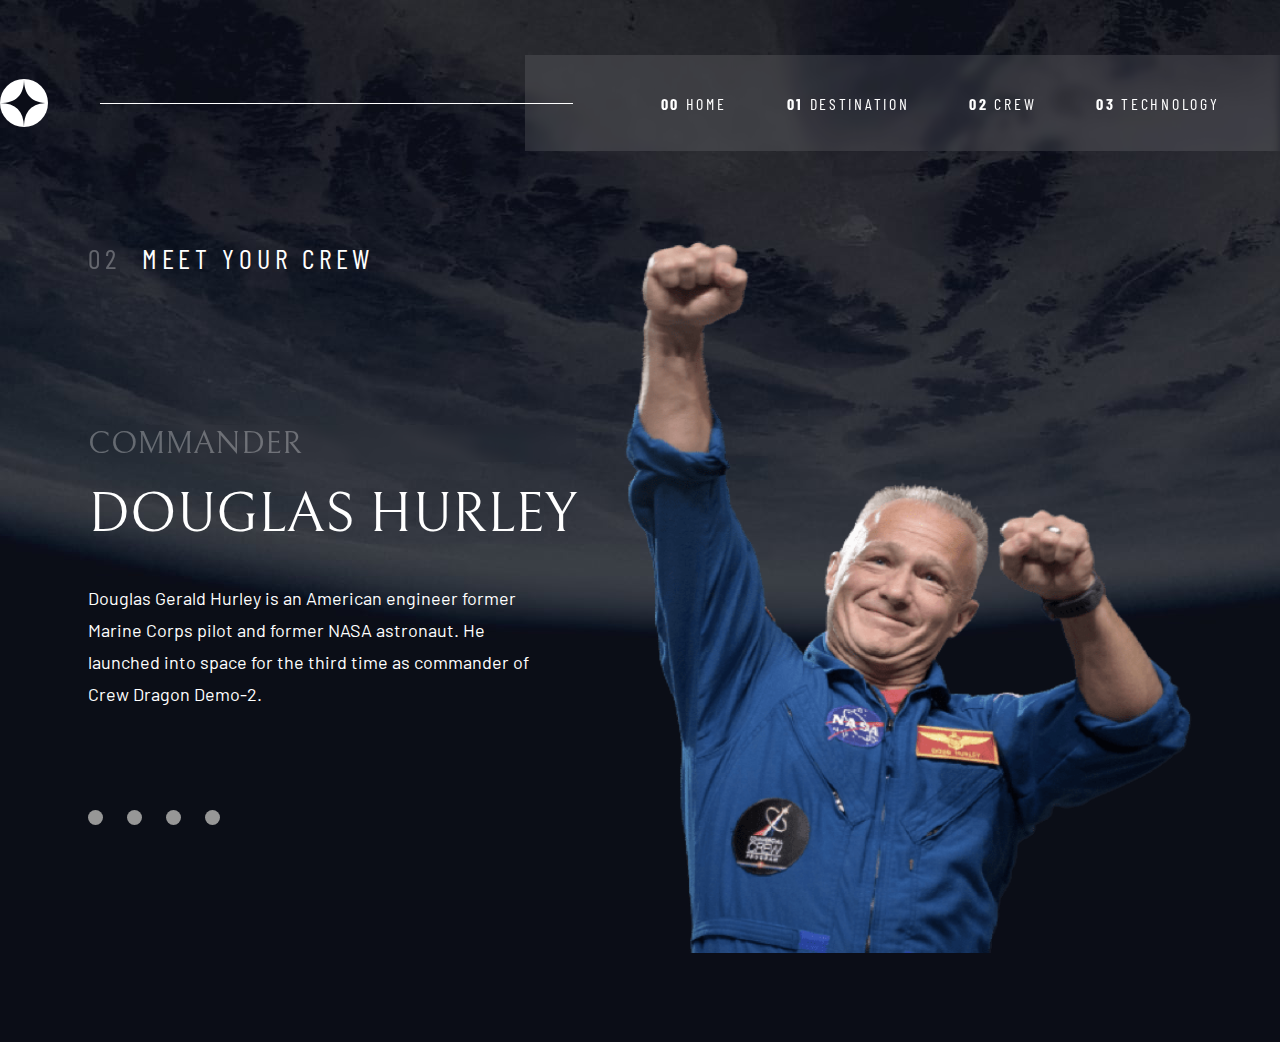
==== crew-commander.html @ 23839ca7 "crew commander" ====
<!DOCTYPE html>
<html lang="en">
<head>
  <meta charset="UTF-8">
  <meta name="viewport" content="width=device-width, initial-scale=1.0">

  <link rel="icon" type="image/png" sizes="32x32" href="./assets/favicon-32x32.png">
  
  <title>Frontend Mentor | Space tourism website</title>
  <link rel="stylesheet" href="./scss/main.css">
</head>
<body class="crew">

  <header>
    <nav>
      <div class="nav-container">
        <img src="./assets/shared/logo.svg" alt="logo">
        <div class="rectangle"></div>
        <div class="nav-links">
          <div class="nav-text"><b>00</b> HOME</div>
          <div class="nav-text"><b>01</b> DESTINATION</div>
          <div class="nav-text"><b>02</b> CREW</div>
          <div class="nav-text"><b>03</b> TECHNOLOGY</div>
        </div>
      </div>
    </nav>
  </header>

  <main class="main-crew">
    
    <div class="container">
      <div class="info">

        <h5><span>02</span>&nbsp;&nbsp;MEET YOUR CREW</h5>
    
        <h4>COMMANDER</h4>

        <h3>DOUGLAS HURLEY</h3>

        <div class="body-text">
          Douglas Gerald Hurley is an American engineer former Marine Corps pilot and former NASA astronaut. He launched into space for the third time as commander of Crew Dragon Demo-2.
        </div>
        
        <div class="dots-menu">
          <span class="dots"></span>
          <span class="dots"></span>
          <span class="dots"></span>
          <span class="dots"></span>
        </div>
      </div>

      <img src="./assets/crew/image-douglas-hurley.png" alt="commander">
    </div>
  </main>


  
  

  
</body>
</html>
---- scss/main.css ----
@import url("https://fonts.googleapis.com/css2?family=Barlow+Condensed:ital,wght@0,100;0,200;0,300;0,400;0,500;0,600;0,700;0,800;0,900;1,100;1,200;1,300;1,400;1,500;1,600;1,700;1,800;1,900&family=Barlow:ital,wght@0,100;0,200;0,300;0,400;0,500;0,600;0,700;0,800;0,900;1,100;1,200;1,300;1,400;1,500;1,600;1,700;1,800;1,900&family=Bellefair&display=swap");
* {
  box-sizing: border-box;
  margin: 0;
  padding: 0;
}

.main-home {
  width: 100%;
  height: 100%;
  margin-top: 20%;
  display: flex;
  justify-content: space-around;
}
.main-home .container {
  width: 450px;
  height: 382px;
  align-self: flex-end;
}
.main-home .container h1 {
  margin: 20px 0 20px 0;
}
.main-home .container .body-text {
  font-family: "Barlow", sans-serif;
  font-weight: 400;
  font-style: normal;
  font-size: 18px;
  line-height: 32px;
}
.main-home .explore-circle {
  display: flex;
  align-items: center;
  justify-content: center;
  width: 274px;
  height: 274px;
  background-color: #FFFFFF;
  border-radius: 50%;
  align-self: flex-end;
}
.main-home .explore {
  font-family: "Bellefair", serif;
  font-weight: 400;
  font-style: normal;
  font-size: 32px;
  letter-spacing: 2px;
  color: black;
}

.main-moon {
  width: 100%;
  height: 100%;
}
.main-moon h5 {
  margin-top: 7%;
  margin-left: 10%;
}
.main-moon .container {
  width: 90%;
  display: flex;
  margin: 10% auto;
  justify-content: space-around;
}
.main-moon img {
  width: 445px;
  height: 445px;
}
.main-moon .info {
  width: 445px;
  height: 472px;
  display: flex;
  flex-direction: column;
}
.main-moon .menu {
  width: 286px;
  height: 34px;
  display: flex;
  margin: 0 0 30px 0;
}
.main-moon .menu-text {
  font-family: "Barlow Condensed", sans-serif;
  font-weight: 400;
  font-style: normal;
  font-size: 16px;
  letter-spacing: 2.7px;
  margin: 0 30px 0 0;
}
.main-moon .body-text {
  font-family: "Barlow", sans-serif;
  font-weight: 400;
  font-style: normal;
  font-size: 18px;
  line-height: 32px;
  margin: 15px 0 50px 0;
}
.main-moon hr {
  border: 1px solid rgba(255, 255, 255, 0.1);
}
.main-moon .facts {
  display: flex;
  margin: 30px 0 0 0;
}
.main-moon .fact {
  width: 143px;
  height: 61px;
}
.main-moon .one {
  margin: 0 100px 0 0;
}
.main-moon .subheading-1 {
  margin: 15px 0 0 0;
}

.main-crew {
  width: 100%;
  height: 100%;
}
.main-crew .container {
  width: 90%;
  display: flex;
  margin: 7% auto;
  justify-content: space-around;
}
.main-crew .info {
  width: 488px;
  height: 472px;
  display: flex;
  flex-direction: column;
}
.main-crew h5 {
  margin: 0 0 150px 0;
}
.main-crew h5 span {
  color: rgba(255, 255, 255, 0.3);
  -webkit-backdrop-filter: blur(5px);
          backdrop-filter: blur(5px);
}
.main-crew h4 {
  color: rgba(255, 255, 255, 0.3);
  -webkit-backdrop-filter: blur(5px);
          backdrop-filter: blur(5px);
}
.main-crew h3 {
  margin: 20px 0;
}
.main-crew .body-text {
  font-family: "Barlow", sans-serif;
  font-weight: 400;
  font-style: normal;
  font-size: 18px;
  line-height: 32px;
  margin: 15px 0 100px 0;
  width: 444px;
}
.main-crew .dots {
  cursor: pointer;
  width: 15px;
  height: 15px;
  margin: 0 20px 0 0;
  background-color: #979797;
  border-radius: 50%;
  display: inline-block;
  transition: background-color 0.6s ease;
}
.main-crew .dots:hover {
  background-color: #FFFFFF;
}
.main-crew img {
  width: 568px;
  height: 712px;
}

.light {
  background: white;
  color: black;
}

body {
  background: #0B0D17;
  color: #FFFFFF;
}

.body-home {
  background-image: url("../assets/home/background-home-desktop.jpg");
  background-size: cover;
  background-position: center;
  background-attachment: fixed;
}

.destination {
  background-image: url("../assets/destination/background-destination-desktop.jpg");
  background-size: cover;
  background-position: center;
  background-attachment: fixed;
}

.crew {
  background-image: url("../assets/crew/background-crew-desktop.jpg");
  background-size: cover;
  background-position: center;
  background-attachment: fixed;
}

nav {
  display: flex;
  flex-direction: row;
  justify-content: flex-end;
}
nav .nav-container {
  display: flex;
  flex-direction: row;
  align-items: center;
  width: 1385px;
  height: 96px;
  margin-top: 55px;
  position: relative;
}
nav img {
  width: 48px;
  height: 48px;
}
nav .rectangle {
  width: 473px;
  height: 1px;
  background-color: #FFFFFF;
  z-index: 1;
  position: absolute;
  left: 100px;
}
nav .nav-links {
  display: flex;
  flex-direction: row;
  align-items: center;
  width: 830px;
  height: 96px;
  background-color: rgba(255, 255, 255, 0.1);
  -webkit-backdrop-filter: blur(5px);
          backdrop-filter: blur(5px);
  justify-content: center;
  position: absolute;
  left: 525px;
}

h1 {
  font-family: "Bellefair", serif;
  font-weight: 400;
  font-style: normal;
  font-size: 150px;
}

h2 {
  font-family: "Bellefair", serif;
  font-weight: 400;
  font-style: normal;
  font-size: 100px;
}

h3 {
  font-family: "Bellefair", serif;
  font-weight: 400;
  font-style: normal;
  font-size: 56px;
}

h4 {
  font-family: "Bellefair", serif;
  font-weight: 400;
  font-style: normal;
  font-size: 32px;
}

h5 {
  font-family: "Barlow Condensed", sans-serif;
  font-weight: 400;
  font-style: normal;
  font-size: 28px;
  letter-spacing: 4.72px;
}

.subheading-1 {
  font-family: "Bellefair", serif;
  font-weight: 400;
  font-style: normal;
  font-size: 28px;
}

.subheading-2 {
  font-family: "Barlow Condensed", sans-serif;
  font-weight: 400;
  font-style: normal;
  font-size: 14px;
  letter-spacing: 2.35px;
}

.nav-text {
  font-family: "Barlow Condensed", sans-serif;
  font-weight: 400;
  font-style: normal;
  font-size: 16px;
  letter-spacing: 2.7px;
  margin: 0 30px 0 30px;
}
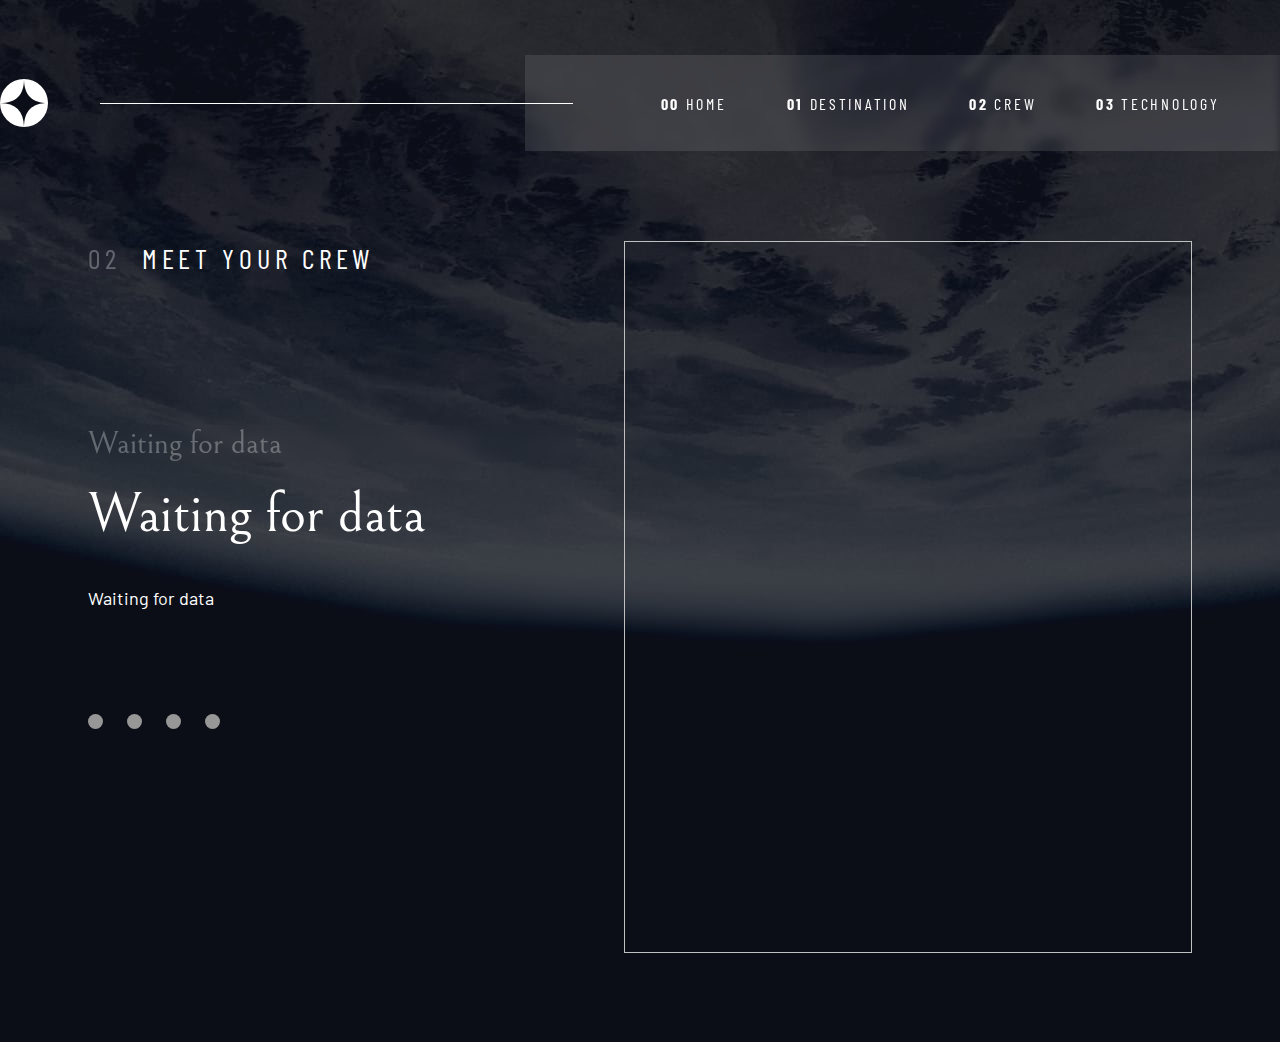
==== commit f4ea47c9: "initial display for fetch response in HTML" ====
--- a/crew-commander.html
+++ b/crew-commander.html
@@ -8,6 +8,7 @@
   
   <title>Frontend Mentor | Space tourism website</title>
   <link rel="stylesheet" href="./scss/main.css">
+  <script src="./script.js" defer></script>
 </head>
 <body class="crew">
 
@@ -33,12 +34,12 @@
 
         <h5><span>02</span>&nbsp;&nbsp;MEET YOUR CREW</h5>
     
-        <h4>COMMANDER</h4>
+        <h4 id="role">Waiting for data</h4>
 
-        <h3>DOUGLAS HURLEY</h3>
+        <h3 id="name">Waiting for data</h3>
 
-        <div class="body-text">
-          Douglas Gerald Hurley is an American engineer former Marine Corps pilot and former NASA astronaut. He launched into space for the third time as commander of Crew Dragon Demo-2.
+        <div class="body-text" id="bio">
+          Waiting for data
         </div>
         
         <div class="dots-menu">
@@ -49,7 +50,7 @@
         </div>
       </div>
 
-      <img src="./assets/crew/image-douglas-hurley.png" alt="commander">
+      <img id="image">
     </div>
   </main>
 
--- a/scss/main.css
+++ b/scss/main.css
@@ -169,6 +169,81 @@
   height: 712px;
 }
 
+.main-technology {
+  width: 100%;
+  height: 100%;
+  position: relative;
+}
+.main-technology h5 {
+  margin-top: 7%;
+  margin-left: 10%;
+}
+.main-technology h5 span {
+  color: rgba(255, 255, 255, 0.3);
+}
+.main-technology .container {
+  width: 90%;
+  display: flex;
+  margin-top: 3%;
+  justify-content: space-between;
+  align-items: center;
+  position: absolute;
+  right: 0;
+}
+.main-technology .info {
+  width: 488px;
+  height: 350px;
+  display: flex;
+}
+.main-technology h4 {
+  color: rgba(255, 255, 255, 0.3);
+}
+.main-technology .nav-text {
+  margin: 0 0 0 80px;
+}
+.main-technology h3 {
+  margin: 20px 0 0 80px;
+  width: 488px;
+}
+.main-technology .body-text {
+  font-family: "Barlow", sans-serif;
+  font-weight: 400;
+  font-style: normal;
+  font-size: 18px;
+  line-height: 32px;
+  margin: 15px 0 0 80px;
+  width: 444px;
+}
+.main-technology .dots-menu {
+  display: flex;
+  flex-direction: column;
+}
+.main-technology .dots {
+  cursor: pointer;
+  width: 80px;
+  height: 80px;
+  margin: 0 0 40px 0;
+  border: 1px solid #979797;
+  border-radius: 50%;
+  display: inline-block;
+  transition: background-color 0.6s ease;
+  align-content: center;
+  text-align: center;
+}
+.main-technology .dots h4 {
+  color: #FFFFFF;
+}
+.main-technology .dots:hover {
+  background-color: #FFFFFF;
+}
+.main-technology .dots:hover h4 {
+  color: black;
+}
+.main-technology img {
+  width: 515px;
+  height: 527px;
+}
+
 .light {
   background: white;
   color: black;
@@ -195,6 +270,13 @@
 
 .crew {
   background-image: url("../assets/crew/background-crew-desktop.jpg");
+  background-size: cover;
+  background-position: center;
+  background-attachment: fixed;
+}
+
+.technology {
+  background-image: url("../assets/technology/background-technology-desktop.jpg");
   background-size: cover;
   background-position: center;
   background-attachment: fixed;
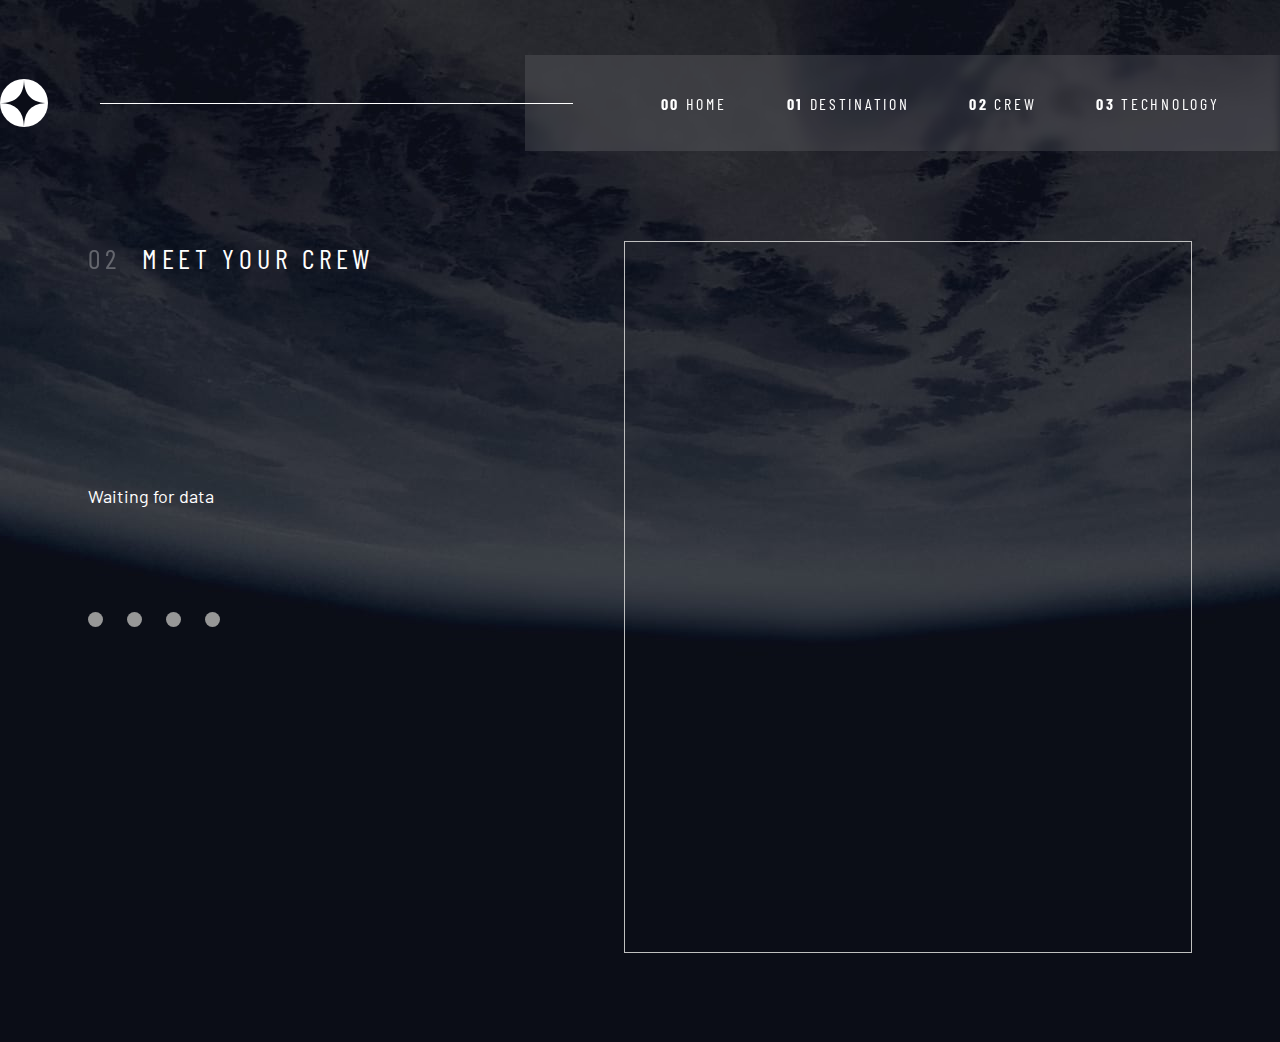
==== commit 9ffb7273: "added function to update the destination and technology pages" ====
--- a/crew-commander.html
+++ b/crew-commander.html
@@ -18,10 +18,10 @@
         <img src="./assets/shared/logo.svg" alt="logo">
         <div class="rectangle"></div>
         <div class="nav-links">
-          <div class="nav-text"><b>00</b> HOME</div>
-          <div class="nav-text"><b>01</b> DESTINATION</div>
-          <div class="nav-text"><b>02</b> CREW</div>
-          <div class="nav-text"><b>03</b> TECHNOLOGY</div>
+          <a class="nav-text" href="index.html"><b>00</b> HOME</a>
+          <a class="nav-text" href="./destination-moon.html"><b>01</b> DESTINATION</a>
+          <a class="nav-text" href="./crew-commander.html"><b>02</b> CREW</a>
+          <a class="nav-text" href="./technology-vehicle.html"><b>03</b> TECHNOLOGY</a>
         </div>
       </div>
     </nav>
@@ -34,19 +34,19 @@
 
         <h5><span>02</span>&nbsp;&nbsp;MEET YOUR CREW</h5>
     
-        <h4 id="role">Waiting for data</h4>
+        <h4 id="role"></h4>
 
-        <h3 id="name">Waiting for data</h3>
+        <h3 id="name"></h3>
 
         <div class="body-text" id="bio">
           Waiting for data
         </div>
         
         <div class="dots-menu">
-          <span class="dots"></span>
-          <span class="dots"></span>
-          <span class="dots"></span>
-          <span class="dots"></span>
+          <span class="dots" onclick="commander()"></span>
+          <span class="dots" onclick="specialist()"></span>
+          <span class="dots" onclick="pilot()"></span>
+          <span class="dots" onclick="engineer()"></span>
         </div>
       </div>
 
--- a/scss/main.css
+++ b/scss/main.css
@@ -380,4 +380,6 @@
   font-size: 16px;
   letter-spacing: 2.7px;
   margin: 0 30px 0 30px;
+  color: white;
+  text-decoration: none;
 }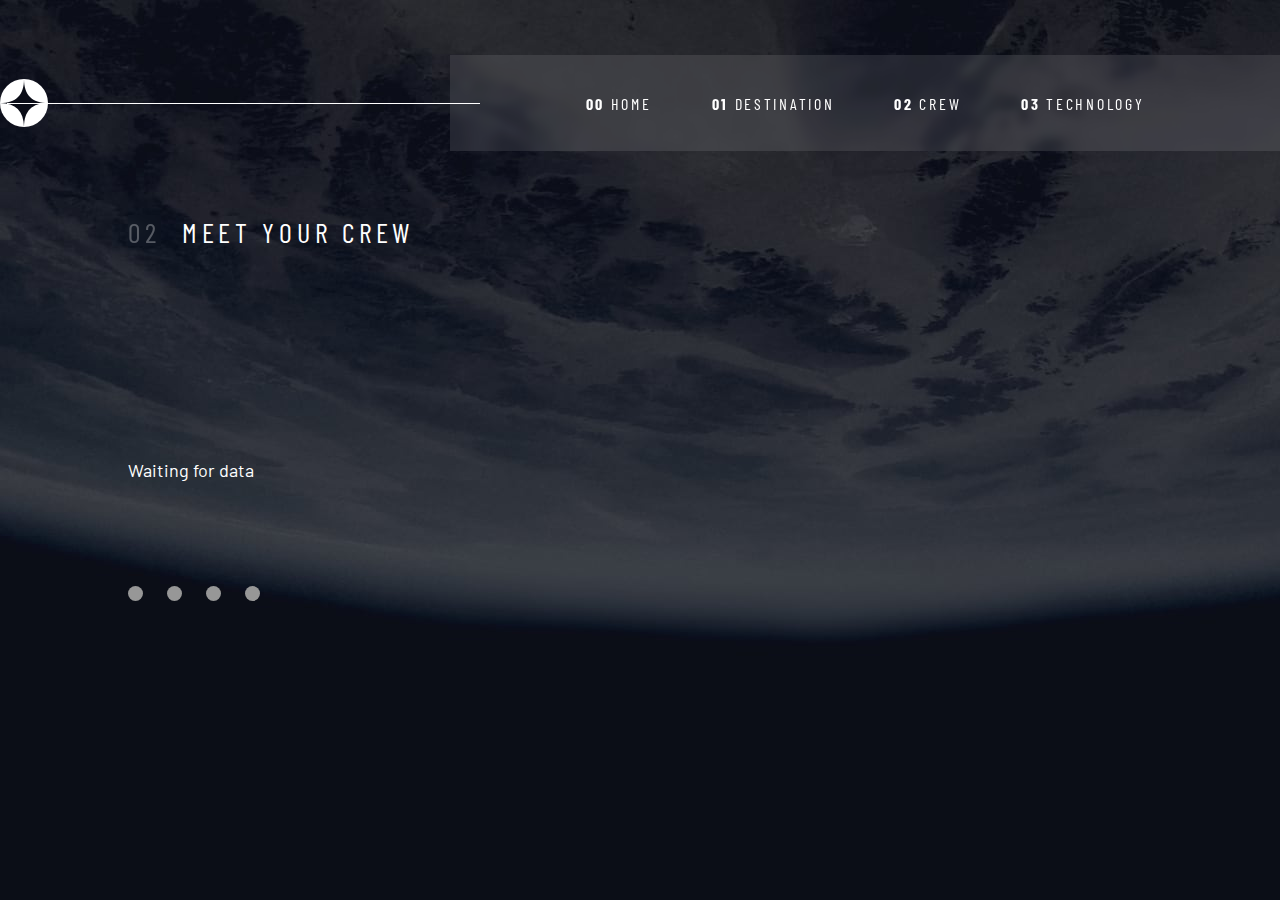
==== commit 866a9fa5: "active states for crew and technology" ====
--- a/crew-commander.html
+++ b/crew-commander.html
@@ -1,63 +1,65 @@
 <!DOCTYPE html>
 <html lang="en">
-<head>
-  <meta charset="UTF-8">
-  <meta name="viewport" content="width=device-width, initial-scale=1.0">
+  <head>
+    <meta charset="UTF-8" />
+    <meta name="viewport" content="width=device-width, initial-scale=1.0" />
 
-  <link rel="icon" type="image/png" sizes="32x32" href="./assets/favicon-32x32.png">
-  
-  <title>Frontend Mentor | Space tourism website</title>
-  <link rel="stylesheet" href="./scss/main.css">
-  <script src="./script.js" defer></script>
-</head>
-<body class="crew">
+    <link
+      rel="icon"
+      type="image/png"
+      sizes="32x32"
+      href="./assets/favicon-32x32.png"
+    />
 
-  <header>
-    <nav>
-      <div class="nav-container">
-        <img src="./assets/shared/logo.svg" alt="logo">
-        <div class="rectangle"></div>
-        <div class="nav-links">
-          <a class="nav-text" href="index.html"><b>00</b> HOME</a>
-          <a class="nav-text" href="./destination-moon.html"><b>01</b> DESTINATION</a>
-          <a class="nav-text" href="./crew-commander.html"><b>02</b> CREW</a>
-          <a class="nav-text" href="./technology-vehicle.html"><b>03</b> TECHNOLOGY</a>
+    <title>Frontend Mentor | Space tourism website</title>
+    <link rel="stylesheet" href="./scss/main.css" />
+    <script src="./script.js" defer></script>
+  </head>
+  <body class="crew">
+    <header>
+      <nav>
+        <div class="nav-container">
+          <img src="./assets/shared/logo.svg" alt="logo" />
+          <div class="rectangle"></div>
+          <div class="nav-links">
+            <a class="nav-text" href="index.html"><b>00</b> HOME</a>
+            <a class="nav-text" href="./destination-moon.html"
+              ><b>01</b> DESTINATION</a
+            >
+            <a class="nav-text" href="./crew-commander.html"><b>02</b> CREW</a>
+            <a class="nav-text" href="./technology-vehicle.html"
+              ><b>03</b> TECHNOLOGY</a
+            >
+          </div>
         </div>
+      </nav>
+    </header>
+
+    <main class="main-crew">
+      <div class="container">
+        <div class="info">
+          <h5><span>02</span>&nbsp;&nbsp;MEET YOUR CREW</h5>
+
+          <h4 id="role"></h4>
+
+          <h3 id="name"></h3>
+
+          <div class="body-text" id="bio">Waiting for data</div>
+
+          <div class="dots-menu">
+            <span class="dots" id="dotsCommander" onclick="commander()"></span>
+            <span
+              class="dots"
+              id="dotsSpecialist"
+              onclick="specialist()"
+            ></span>
+            <span class="dots" id="dotsPilot" onclick="pilot()"></span>
+            <span class="dots" id="dotsEngineer" onclick="engineer()"></span>
+          </div>
+        </div>
+
+        <img id="image" />
       </div>
-    </nav>
-  </header>
-
-  <main class="main-crew">
-    
-    <div class="container">
-      <div class="info">
-
-        <h5><span>02</span>&nbsp;&nbsp;MEET YOUR CREW</h5>
-    
-        <h4 id="role"></h4>
-
-        <h3 id="name"></h3>
-
-        <div class="body-text" id="bio">
-          Waiting for data
-        </div>
-        
-        <div class="dots-menu">
-          <span class="dots" onclick="commander()"></span>
-          <span class="dots" onclick="specialist()"></span>
-          <span class="dots" onclick="pilot()"></span>
-          <span class="dots" onclick="engineer()"></span>
-        </div>
-      </div>
-
-      <img id="image">
-    </div>
-  </main>
-
-
-  
-  
-
-  
-</body>
-</html>+    </main>
+  </body>
+</html>
--- a/scss/main.css
+++ b/scss/main.css
@@ -8,7 +8,7 @@
 .main-home {
   width: 100%;
   height: 100%;
-  margin-top: 20%;
+  margin-top: 15%;
   display: flex;
   justify-content: space-around;
 }
@@ -51,13 +51,13 @@
   height: 100%;
 }
 .main-moon h5 {
-  margin-top: 7%;
+  margin-top: 5%;
   margin-left: 10%;
 }
 .main-moon .container {
   width: 90%;
   display: flex;
-  margin: 10% auto;
+  margin: 7% auto;
   justify-content: space-around;
 }
 .main-moon img {
@@ -117,11 +117,10 @@
 .main-crew .container {
   width: 90%;
   display: flex;
-  margin: 7% auto;
-  justify-content: space-around;
+  margin: 5% auto 0 10%;
 }
 .main-crew .info {
-  width: 488px;
+  width: 50%;
   height: 472px;
   display: flex;
   flex-direction: column;
@@ -162,11 +161,24 @@
   transition: background-color 0.6s ease;
 }
 .main-crew .dots:hover {
-  background-color: #FFFFFF;
+  background-color: #ffffff;
+}
+.main-crew .dots-active {
+  cursor: pointer;
+  width: 15px;
+  height: 15px;
+  margin: 0 20px 0 0;
+  background-color: #ffffff;
+  border-radius: 50%;
+  display: inline-block;
+  transition: background-color 0.6s ease;
 }
 .main-crew img {
-  width: 568px;
-  height: 712px;
+  height: 75%;
+  position: fixed;
+  bottom: 0;
+  right: 0;
+  margin: 0 5% 0 0;
 }
 
 .main-technology {
@@ -175,7 +187,7 @@
   position: relative;
 }
 .main-technology h5 {
-  margin-top: 7%;
+  margin-top: 5%;
   margin-left: 10%;
 }
 .main-technology h5 span {
@@ -231,12 +243,28 @@
   text-align: center;
 }
 .main-technology .dots h4 {
-  color: #FFFFFF;
+  color: #ffffff;
 }
 .main-technology .dots:hover {
-  background-color: #FFFFFF;
+  background-color: #ffffff;
 }
 .main-technology .dots:hover h4 {
+  color: black;
+}
+.main-technology .dots-active {
+  cursor: pointer;
+  width: 80px;
+  height: 80px;
+  margin: 0 0 40px 0;
+  border: 1px solid #ffffff;
+  border-radius: 50%;
+  display: inline-block;
+  transition: background-color 0.6s ease;
+  align-content: center;
+  text-align: center;
+  background-color: #ffffff;
+}
+.main-technology .dots-active h4 {
   color: black;
 }
 .main-technology img {
@@ -306,7 +334,7 @@
   background-color: #FFFFFF;
   z-index: 1;
   position: absolute;
-  left: 100px;
+  right: 800px;
 }
 nav .nav-links {
   display: flex;
@@ -319,7 +347,7 @@
           backdrop-filter: blur(5px);
   justify-content: center;
   position: absolute;
-  left: 525px;
+  right: 0px;
 }
 
 h1 {
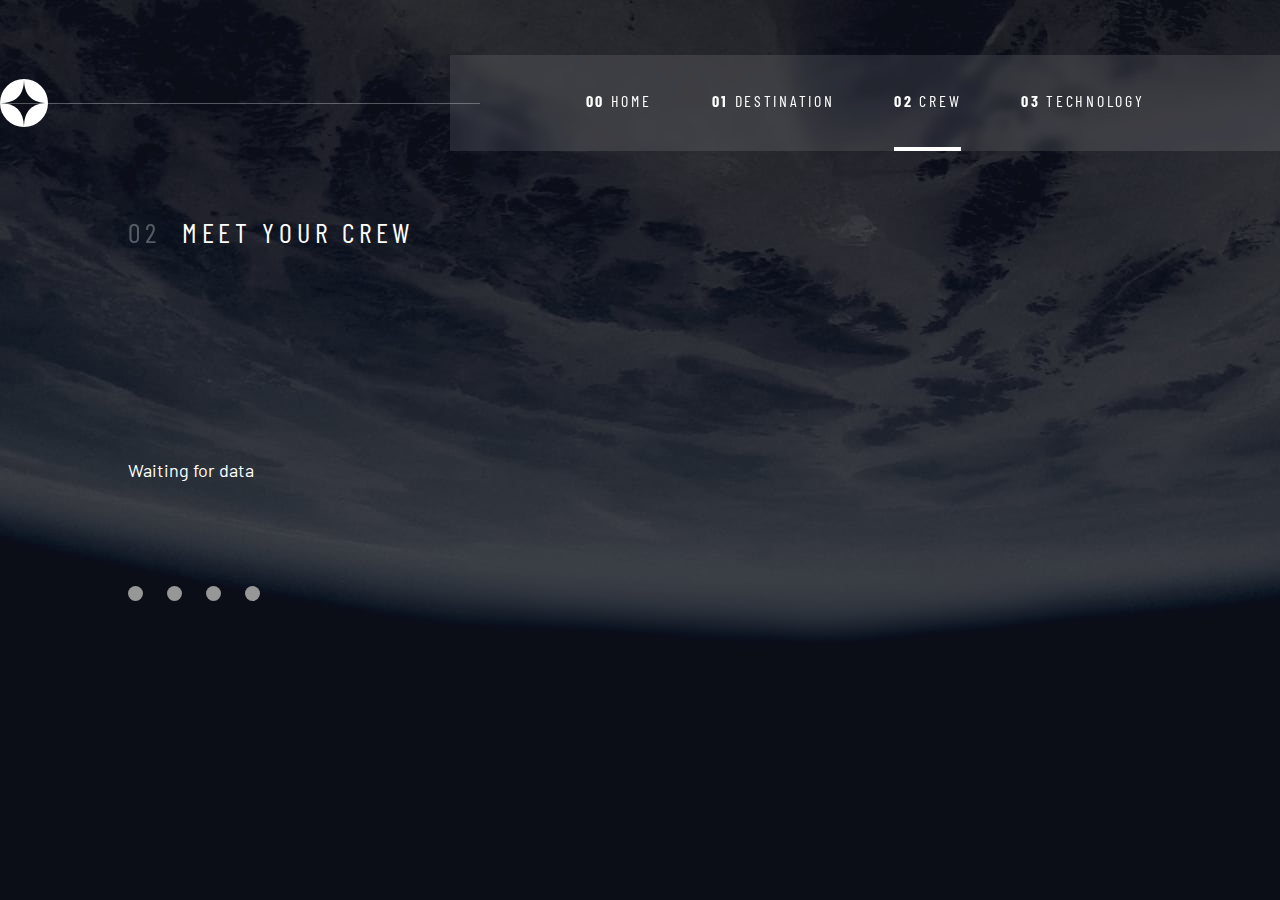
==== commit 9c4951d9: "nav and destination active" ====
--- a/crew-commander.html
+++ b/crew-commander.html
@@ -22,14 +22,24 @@
           <img src="./assets/shared/logo.svg" alt="logo" />
           <div class="rectangle"></div>
           <div class="nav-links">
-            <a class="nav-text" href="index.html"><b>00</b> HOME</a>
-            <a class="nav-text" href="./destination-moon.html"
-              ><b>01</b> DESTINATION</a
-            >
-            <a class="nav-text" href="./crew-commander.html"><b>02</b> CREW</a>
-            <a class="nav-text" href="./technology-vehicle.html"
-              ><b>03</b> TECHNOLOGY</a
-            >
+            <div class="nav-border">
+              <a class="nav-text" href="index.html"><b>00</b> HOME</a>
+            </div>
+            <div class="nav-border">
+              <a class="nav-text" href="./destination-moon.html"
+                ><b>01</b> DESTINATION</a
+              >
+            </div>
+            <div class="nav-border-active">
+              <a class="nav-text" href="./crew-commander.html"
+                ><b>02</b> CREW</a
+              >
+            </div>
+            <div class="nav-border">
+              <a class="nav-text" href="./technology-vehicle.html"
+                ><b>03</b> TECHNOLOGY</a
+              >
+            </div>
           </div>
         </div>
       </nav>
--- a/scss/main.css
+++ b/scss/main.css
@@ -28,6 +28,7 @@
   line-height: 32px;
 }
 .main-home .explore-circle {
+  cursor: pointer;
   display: flex;
   align-items: center;
   justify-content: center;
@@ -35,7 +36,12 @@
   height: 274px;
   background-color: #FFFFFF;
   border-radius: 50%;
-  align-self: flex-end;
+  text-decoration: none;
+}
+.main-home .explore-circle:hover {
+  outline-width: 88px;
+  outline-style: solid;
+  outline-color: rgba(255, 255, 255, 0.1);
 }
 .main-home .explore {
   font-family: "Bellefair", serif;
@@ -76,13 +82,33 @@
   display: flex;
   margin: 0 0 30px 0;
 }
-.main-moon .menu-text {
+.main-moon .menu-text-active {
+  cursor: pointer;
   font-family: "Barlow Condensed", sans-serif;
   font-weight: 400;
   font-style: normal;
   font-size: 16px;
   letter-spacing: 2.7px;
+  text-align: center;
+  padding-bottom: 25px;
   margin: 0 30px 0 0;
+  border-bottom: 4px solid white;
+}
+.main-moon .menu-text {
+  cursor: pointer;
+  font-family: "Barlow Condensed", sans-serif;
+  font-weight: 400;
+  font-style: normal;
+  font-size: 16px;
+  letter-spacing: 2.7px;
+  text-align: center;
+  padding-bottom: 25px;
+  margin: 0 30px 0 0;
+  border-bottom: 4px solid rgba(255, 255, 255, 0);
+}
+.main-moon .menu-text:hover {
+  color: #d0d6f9;
+  border-bottom: 4px solid #979797;
 }
 .main-moon .body-text {
   font-family: "Barlow", sans-serif;
@@ -331,7 +357,7 @@
 nav .rectangle {
   width: 473px;
   height: 1px;
-  background-color: #FFFFFF;
+  background-color: rgba(255, 255, 255, 0.3);
   z-index: 1;
   position: absolute;
   right: 800px;
@@ -407,7 +433,23 @@
   font-style: normal;
   font-size: 16px;
   letter-spacing: 2.7px;
-  margin: 0 30px 0 30px;
   color: white;
   text-decoration: none;
+}
+
+.nav-border-active {
+  height: 96px;
+  align-content: center;
+  border-bottom: 4px solid white;
+  margin: 0 30px 0 30px;
+}
+
+.nav-border {
+  height: 96px;
+  align-content: center;
+  border-bottom: 4px solid rgba(255, 255, 255, 0);
+  margin: 0 30px 0 30px;
+}
+.nav-border:hover {
+  border-bottom: 4px solid #979797;
 }